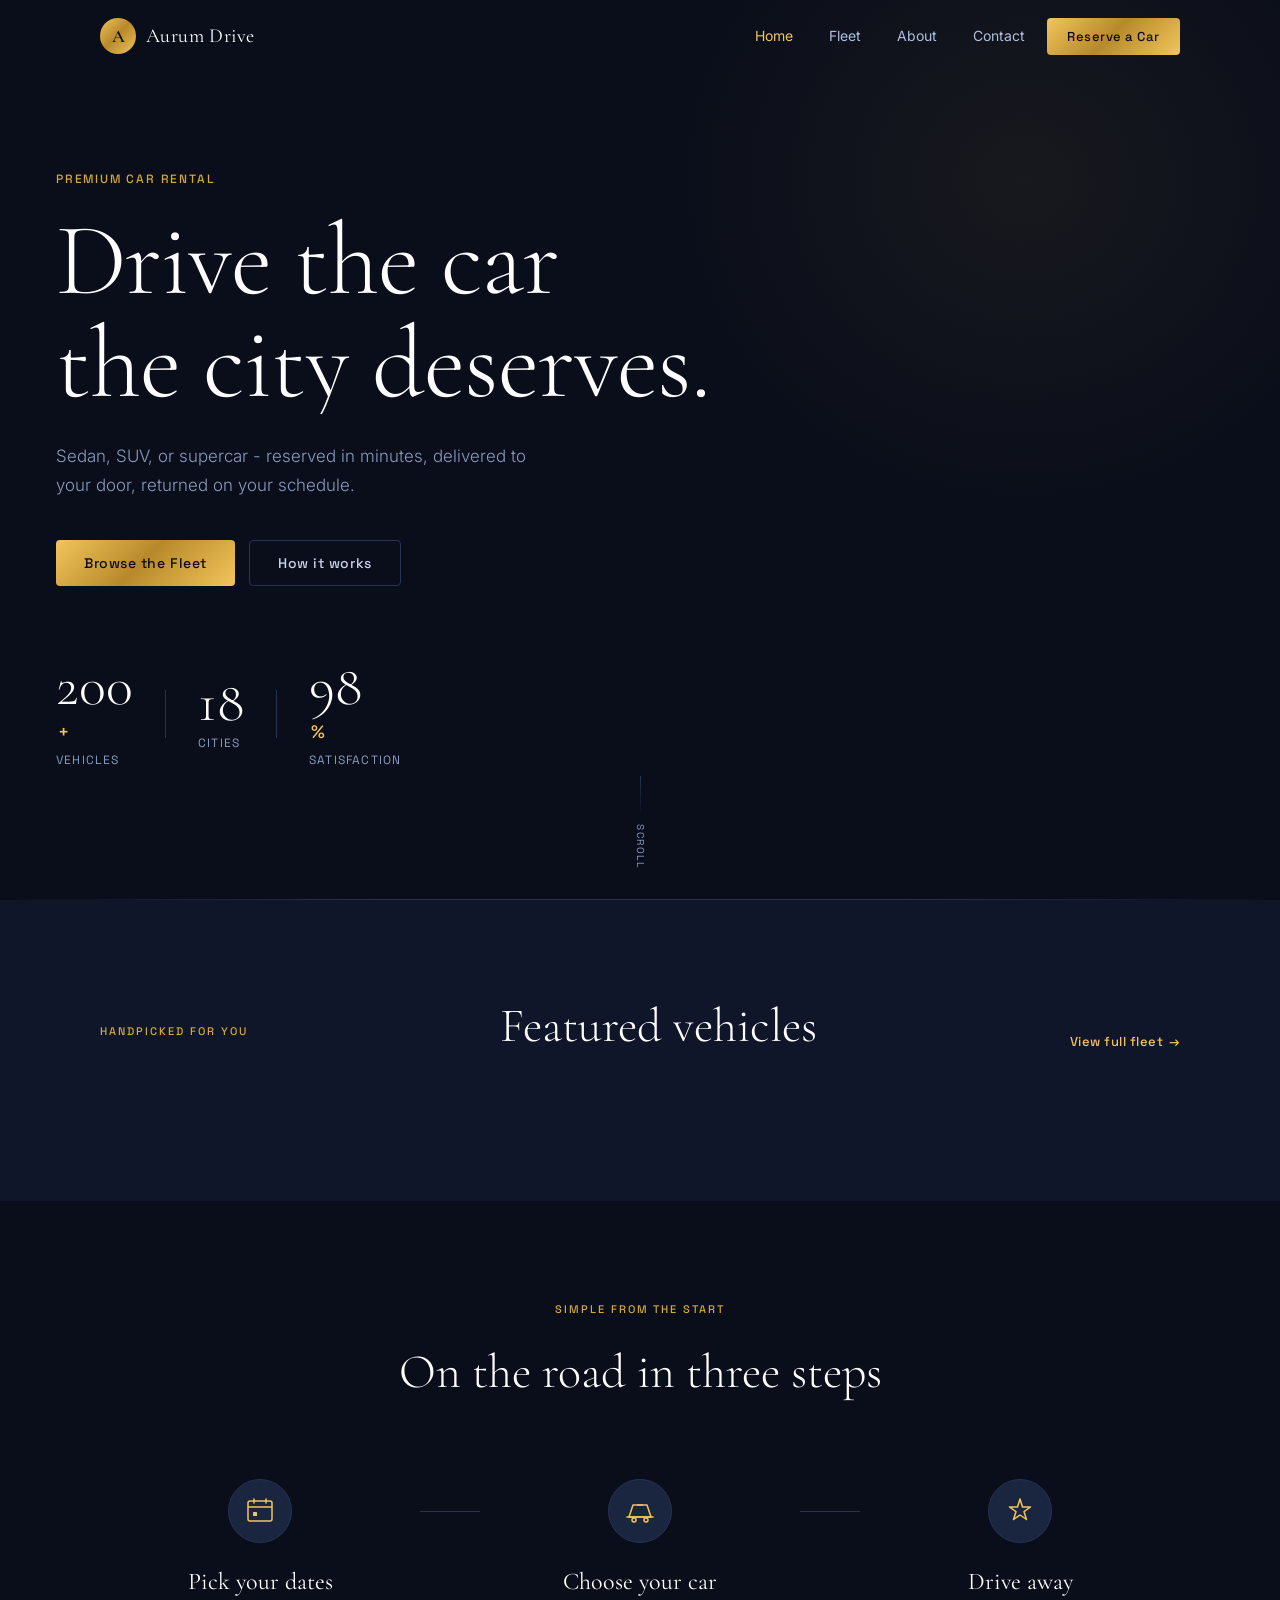
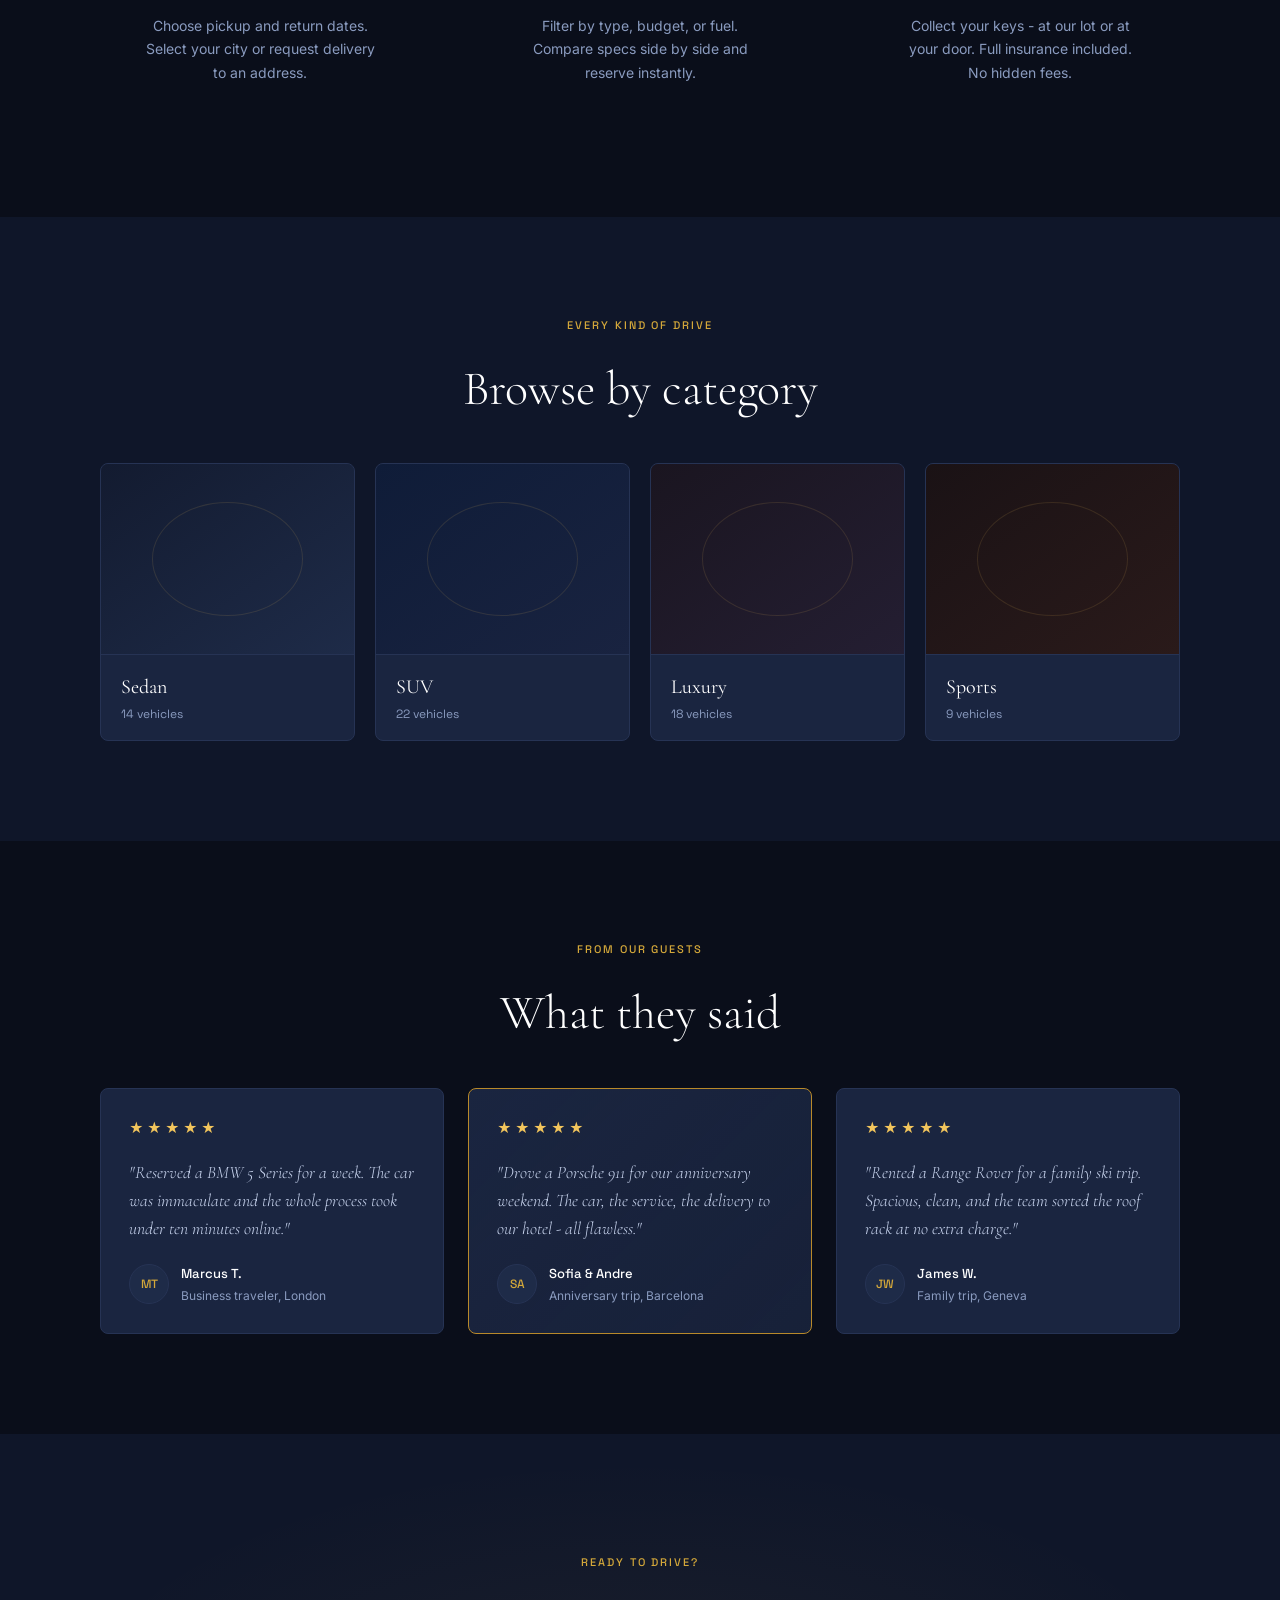
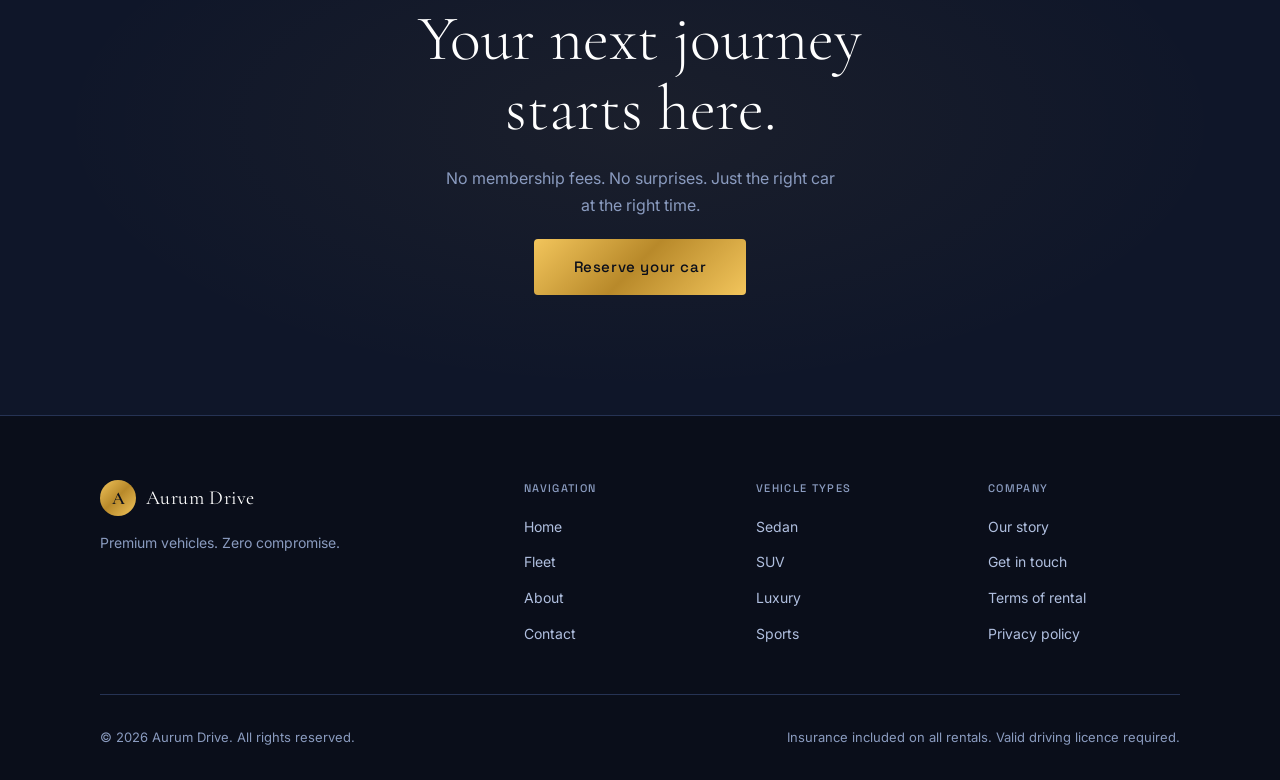
==== index.html @ ab1d76a8 "init: scaffold project directory structure" ====
<!doctype html>
<html lang="en">
  <head>
    <meta charset="UTF-8" />
    <meta name="viewport" content="width=device-width, initial-scale=1.0" />
    <title>Aurum Drive - Premium Car Rental</title>
    <link rel="preconnect" href="https://fonts.googleapis.com" />
    <link rel="preconnect" href="https://fonts.gstatic.com" crossorigin />
    <link
      href="https://fonts.googleapis.com/css2?family=Cormorant+Garamond:ital,wght@0,300;0,400;0,600;1,300;1,400&family=Inter:wght@300;400;500;600&family=Space+Grotesk:wght@400;500;600&display=swap"
      rel="stylesheet"
    />
    <link rel="stylesheet" href="css/style.css" />
  </head>
  <body>
    <header class="site-header" id="site-header">
      <nav class="nav-container">
        <a href="index.html" class="nav-logo">
          <span class="logo-mark">A</span>
          <span class="logo-text">Aurum Drive</span>
        </a>
        <ul class="nav-links" id="nav-links">
          <li><a href="index.html" class="nav-link active">Home</a></li>
          <li><a href="cars.html" class="nav-link">Fleet</a></li>
          <li><a href="about.html" class="nav-link">About</a></li>
          <li><a href="contact.html" class="nav-link">Contact</a></li>
          <li><a href="cars.html" class="nav-cta">Reserve a Car</a></li>
        </ul>
        <button
          class="hamburger"
          id="hamburger"
          aria-label="Open navigation"
          aria-expanded="false"
        >
          <span></span>
          <span></span>
          <span></span>
        </button>
      </nav>
    </header>

    <main>
      <section class="hero">
        <div class="hero-content">
          <p class="hero-eyebrow">Premium Car Rental</p>
          <h1 class="hero-headline">
            <span class="hero-line">Drive the car</span>
            <span class="hero-line hero-line--shimmer">the city deserves.</span>
          </h1>
          <p class="hero-subtext">
            Sedan, SUV, or supercar - reserved in minutes, delivered to your
            door, returned on your schedule.
          </p>
          <div class="hero-actions">
            <a href="cars.html" class="btn-primary">Browse the Fleet</a>
            <a href="about.html" class="btn-ghost">How it works</a>
          </div>
        </div>
        <div class="hero-stats">
          <div class="stat">
            <span class="stat-number" data-target="200">0</span>
            <span class="stat-plus">+</span>
            <span class="stat-label">Vehicles</span>
          </div>
          <div class="stat-divider"></div>
          <div class="stat">
            <span class="stat-number" data-target="18">0</span>
            <span class="stat-label">Cities</span>
          </div>
          <div class="stat-divider"></div>
          <div class="stat">
            <span class="stat-number" data-target="98">0</span>
            <span class="stat-percent">%</span>
            <span class="stat-label">Satisfaction</span>
          </div>
        </div>
        <div class="hero-scroll-indicator" aria-hidden="true">
          <span class="scroll-line"></span>
          <span class="scroll-text">Scroll</span>
        </div>
      </section>

      <section class="section-featured" id="featured">
        <div class="container">
          <div class="section-header">
            <p class="section-eyebrow">Handpicked for you</p>
            <h2 class="section-title">Featured vehicles</h2>
            <a href="cars.html" class="section-link"
              >View full fleet <span class="arrow">→</span></a
            >
          </div>
          <div class="featured-grid" id="featured-grid"></div>
        </div>
      </section>

      <section class="section-process">
        <div class="container">
          <div class="section-header section-header--centered">
            <p class="section-eyebrow">Simple from the start</p>
            <h2 class="section-title">On the road in three steps</h2>
          </div>
          <div class="process-grid">
            <div class="process-step">
              <div class="process-icon">
                <svg width="32" height="32" viewBox="0 0 32 32" fill="none">
                  <rect
                    x="4"
                    y="6"
                    width="24"
                    height="20"
                    rx="2"
                    stroke="currentColor"
                    stroke-width="1.5"
                  />
                  <path d="M4 12h24" stroke="currentColor" stroke-width="1.5" />
                  <path
                    d="M10 4v4M22 4v4"
                    stroke="currentColor"
                    stroke-width="1.5"
                    stroke-linecap="round"
                  />
                  <rect
                    x="9"
                    y="17"
                    width="4"
                    height="4"
                    rx="0.5"
                    fill="currentColor"
                  />
                </svg>
              </div>
              <h3 class="process-title">Pick your dates</h3>
              <p class="process-desc">
                Choose pickup and return dates. Select your city or request
                delivery to an address.
              </p>
            </div>
            <div class="process-connector" aria-hidden="true"></div>
            <div class="process-step">
              <div class="process-icon">
                <svg width="32" height="32" viewBox="0 0 32 32" fill="none">
                  <path
                    d="M5 22l4-12h14l4 12H5z"
                    stroke="currentColor"
                    stroke-width="1.5"
                    stroke-linejoin="round"
                  />
                  <path
                    d="M3 22h26"
                    stroke="currentColor"
                    stroke-width="1.5"
                    stroke-linecap="round"
                  />
                  <circle
                    cx="10"
                    cy="25"
                    r="2"
                    stroke="currentColor"
                    stroke-width="1.5"
                  />
                  <circle
                    cx="22"
                    cy="25"
                    r="2"
                    stroke="currentColor"
                    stroke-width="1.5"
                  />
                  <path
                    d="M14 10h4"
                    stroke="currentColor"
                    stroke-width="1.5"
                    stroke-linecap="round"
                  />
                </svg>
              </div>
              <h3 class="process-title">Choose your car</h3>
              <p class="process-desc">
                Filter by type, budget, or fuel. Compare specs side by side and
                reserve instantly.
              </p>
            </div>
            <div class="process-connector" aria-hidden="true"></div>
            <div class="process-step">
              <div class="process-icon">
                <svg width="32" height="32" viewBox="0 0 32 32" fill="none">
                  <path
                    d="M16 4l2.5 8h8l-6.5 4.7 2.5 7.8L16 20l-6.5 4.5 2.5-7.8L5.5 12h8L16 4z"
                    stroke="currentColor"
                    stroke-width="1.5"
                    stroke-linejoin="round"
                  />
                </svg>
              </div>
              <h3 class="process-title">Drive away</h3>
              <p class="process-desc">
                Collect your keys - at our lot or at your door. Full insurance
                included. No hidden fees.
              </p>
            </div>
          </div>
        </div>
      </section>

      <section class="section-categories">
        <div class="container">
          <div class="section-header section-header--centered">
            <p class="section-eyebrow">Every kind of drive</p>
            <h2 class="section-title">Browse by category</h2>
          </div>
          <div class="categories-grid">
            <a href="cars.html?type=sedan" class="category-card">
              <div class="category-visual category-visual--sedan"></div>
              <div class="category-info">
                <h3 class="category-name">Sedan</h3>
                <p class="category-count">14 vehicles</p>
              </div>
            </a>
            <a href="cars.html?type=suv" class="category-card">
              <div class="category-visual category-visual--suv"></div>
              <div class="category-info">
                <h3 class="category-name">SUV</h3>
                <p class="category-count">22 vehicles</p>
              </div>
            </a>
            <a href="cars.html?type=luxury" class="category-card">
              <div class="category-visual category-visual--luxury"></div>
              <div class="category-info">
                <h3 class="category-name">Luxury</h3>
                <p class="category-count">18 vehicles</p>
              </div>
            </a>
            <a href="cars.html?type=sports" class="category-card">
              <div class="category-visual category-visual--sports"></div>
              <div class="category-info">
                <h3 class="category-name">Sports</h3>
                <p class="category-count">9 vehicles</p>
              </div>
            </a>
          </div>
        </div>
      </section>

      <section class="section-testimonials">
        <div class="container">
          <div class="section-header section-header--centered">
            <p class="section-eyebrow">From our guests</p>
            <h2 class="section-title">What they said</h2>
          </div>
          <div class="testimonials-grid">
            <div class="testimonial-card">
              <div class="testimonial-rating" aria-label="5 out of 5 stars">
                <span class="star">★</span><span class="star">★</span
                ><span class="star">★</span><span class="star">★</span
                ><span class="star">★</span>
              </div>
              <blockquote class="testimonial-quote">
                "Reserved a BMW 5 Series for a week. The car was immaculate and
                the whole process took under ten minutes online."
              </blockquote>
              <div class="testimonial-author">
                <div class="author-avatar">MT</div>
                <div class="author-info">
                  <span class="author-name">Marcus T.</span>
                  <span class="author-role">Business traveler, London</span>
                </div>
              </div>
            </div>
            <div class="testimonial-card testimonial-card--featured">
              <div class="testimonial-rating" aria-label="5 out of 5 stars">
                <span class="star">★</span><span class="star">★</span
                ><span class="star">★</span><span class="star">★</span
                ><span class="star">★</span>
              </div>
              <blockquote class="testimonial-quote">
                "Drove a Porsche 911 for our anniversary weekend. The car, the
                service, the delivery to our hotel - all flawless."
              </blockquote>
              <div class="testimonial-author">
                <div class="author-avatar">SA</div>
                <div class="author-info">
                  <span class="author-name">Sofia & Andre</span>
                  <span class="author-role">Anniversary trip, Barcelona</span>
                </div>
              </div>
            </div>
            <div class="testimonial-card">
              <div class="testimonial-rating" aria-label="5 out of 5 stars">
                <span class="star">★</span><span class="star">★</span
                ><span class="star">★</span><span class="star">★</span
                ><span class="star">★</span>
              </div>
              <blockquote class="testimonial-quote">
                "Rented a Range Rover for a family ski trip. Spacious, clean,
                and the team sorted the roof rack at no extra charge."
              </blockquote>
              <div class="testimonial-author">
                <div class="author-avatar">JW</div>
                <div class="author-info">
                  <span class="author-name">James W.</span>
                  <span class="author-role">Family trip, Geneva</span>
                </div>
              </div>
            </div>
          </div>
        </div>
      </section>

      <section class="section-cta">
        <div class="container">
          <div class="cta-inner">
            <p class="section-eyebrow">Ready to drive?</p>
            <h2 class="cta-headline">Your next journey<br />starts here.</h2>
            <p class="cta-subtext">
              No membership fees. No surprises. Just the right car at the right
              time.
            </p>
            <a href="cars.html" class="btn-primary btn-large"
              >Reserve your car</a
            >
          </div>
        </div>
      </section>
    </main>

    <footer class="site-footer">
      <div class="container">
        <div class="footer-grid">
          <div class="footer-brand">
            <a href="index.html" class="nav-logo">
              <span class="logo-mark">A</span>
              <span class="logo-text">Aurum Drive</span>
            </a>
            <p class="footer-tagline">Premium vehicles. Zero compromise.</p>
          </div>
          <div class="footer-nav">
            <h4 class="footer-nav-title">Navigation</h4>
            <ul>
              <li><a href="index.html">Home</a></li>
              <li><a href="cars.html">Fleet</a></li>
              <li><a href="about.html">About</a></li>
              <li><a href="contact.html">Contact</a></li>
            </ul>
          </div>
          <div class="footer-nav">
            <h4 class="footer-nav-title">Vehicle types</h4>
            <ul>
              <li><a href="cars.html?type=sedan">Sedan</a></li>
              <li><a href="cars.html?type=suv">SUV</a></li>
              <li><a href="cars.html?type=luxury">Luxury</a></li>
              <li><a href="cars.html?type=sports">Sports</a></li>
            </ul>
          </div>
          <div class="footer-nav">
            <h4 class="footer-nav-title">Company</h4>
            <ul>
              <li><a href="about.html">Our story</a></li>
              <li><a href="contact.html">Get in touch</a></li>
              <li><a href="#">Terms of rental</a></li>
              <li><a href="#">Privacy policy</a></li>
            </ul>
          </div>
        </div>
        <div class="footer-bottom">
          <p class="footer-copy">
            &copy;
            <script>
              document.write(new Date().getFullYear());
            </script>
            Aurum Drive. All rights reserved.
          </p>

          <p class="footer-legal">
            Insurance included on all rentals. Valid driving licence required.
          </p>
        </div>
      </div>
    </footer>

    <script src="js/main.js"></script>
  </body>
</html>
---- css/style.css ----
@import url("https://fonts.googleapis.com/css2?family=Cormorant+Garamond:ital,wght@0,300;0,400;0,600;1,300;1,400&family=Inter:wght@300;400;500;600&family=Space+Grotesk:wght@400;500;600&display=swap");

*,
*::before,
*::after {
  box-sizing: border-box;
  margin: 0;
  padding: 0;
}

:root {
  --ink: #0a0e1a;
  --deep: #0f1629;
  --mid: #1a2540;
  --surface: #1e2b48;
  --border: #263354;
  --ghost: #8a9bbf;
  --ghost-light: #b0bfdf;
  --white: #ffffff;
  --white-soft: #c8d4ee;

  --gold-light: #f2c55c;
  --gold-mid: #d4a83a;
  --gold-dark: #b8892a;
  --gold-grad: linear-gradient(135deg, #f2c55c 0%, #b8892a 48%, #f2c55c 100%);
  --gold-shimmer: linear-gradient(
    90deg,
    transparent 0%,
    #f2c55c 30%,
    #fff5cc 50%,
    #f2c55c 70%,
    transparent 100%
  );

  --font-display: "Cormorant Garamond", Georgia, serif;
  --font-body: "Inter", system-ui, sans-serif;
  --font-data: "Space Grotesk", system-ui, sans-serif;

  --nav-height: 72px;
  --radius-sm: 4px;
  --radius-md: 8px;
  --radius-lg: 16px;

  --transition-base: 200ms ease;
  --transition-smooth: 350ms cubic-bezier(0.4, 0, 0.2, 1);
}

html {
  font-size: 16px;
  scroll-behavior: smooth;
}

body {
  font-family: var(--font-body);
  background-color: var(--ink);
  color: var(--white);
  line-height: 1.6;
  -webkit-font-smoothing: antialiased;
  -moz-osx-font-smoothing: grayscale;
  overflow-x: hidden;
}

@media (prefers-reduced-motion: reduce) {
  *,
  *::before,
  *::after {
    animation-duration: 0.01ms !important;
    transition-duration: 0.01ms !important;
  }
  html {
    scroll-behavior: auto;
  }
}

img {
  display: block;
  max-width: 100%;
}

a {
  text-decoration: none;
  color: inherit;
}

ul {
  list-style: none;
}

button {
  cursor: pointer;
  font-family: var(--font-body);
  border: none;
  background: none;
}

input,
select,
textarea {
  font-family: var(--font-body);
}

.container {
  width: 100%;
  max-width: 1200px;
  margin: 0 auto;
  padding: 0 24px;
}

@media (min-width: 768px) {
  .container {
    padding: 0 40px;
  }
}

@media (min-width: 1200px) {
  .container {
    padding: 0 60px;
  }
}

.site-header {
  position: fixed;
  top: 0;
  left: 0;
  right: 0;
  z-index: 100;
  height: var(--nav-height);
  background: transparent;
  transition:
    background var(--transition-smooth),
    box-shadow var(--transition-smooth);
}

.site-header.scrolled {
  background: rgba(10, 14, 26, 0.95);
  backdrop-filter: blur(12px);
  -webkit-backdrop-filter: blur(12px);
  box-shadow: 0 1px 0 var(--border);
}

.nav-container {
  height: var(--nav-height);
  max-width: 1200px;
  margin: 0 auto;
  padding: 0 24px;
  display: flex;
  align-items: center;
  justify-content: space-between;
  gap: 32px;
}

@media (min-width: 768px) {
  .nav-container {
    padding: 0 40px;
  }
}

@media (min-width: 1200px) {
  .nav-container {
    padding: 0 60px;
  }
}

.nav-logo {
  display: flex;
  align-items: center;
  gap: 10px;
  flex-shrink: 0;
}

.logo-mark {
  width: 36px;
  height: 36px;
  border-radius: 50%;
  background: var(--gold-grad);
  display: flex;
  align-items: center;
  justify-content: center;
  font-family: var(--font-display);
  font-weight: 600;
  font-size: 18px;
  color: var(--ink);
  flex-shrink: 0;
}

.logo-text {
  font-family: var(--font-display);
  font-size: 20px;
  font-weight: 400;
  letter-spacing: 0.02em;
  color: var(--white);
}

.nav-links {
  display: none;
  align-items: center;
  gap: 8px;
}

@media (min-width: 900px) {
  .nav-links {
    display: flex;
  }
}

.nav-link {
  font-size: 14px;
  font-weight: 400;
  color: var(--ghost-light);
  padding: 8px 14px;
  border-radius: var(--radius-sm);
  transition: color var(--transition-base);
}

.nav-link:hover,
.nav-link.active {
  color: var(--white);
}

.nav-link.active {
  color: var(--gold-light);
}

.nav-cta {
  font-family: var(--font-data);
  font-size: 13px;
  font-weight: 500;
  letter-spacing: 0.04em;
  color: var(--ink);
  background: var(--gold-grad);
  padding: 10px 20px;
  border-radius: var(--radius-sm);
  transition:
    opacity var(--transition-base),
    transform var(--transition-base);
}

.nav-cta:hover {
  opacity: 0.88;
  transform: translateY(-1px);
}

.hamburger {
  display: flex;
  flex-direction: column;
  justify-content: center;
  gap: 5px;
  width: 36px;
  height: 36px;
  padding: 4px;
}

@media (min-width: 900px) {
  .hamburger {
    display: none;
  }
}

.hamburger span {
  display: block;
  height: 1.5px;
  background: var(--white);
  border-radius: 2px;
  transition:
    transform var(--transition-smooth),
    opacity var(--transition-base);
  transform-origin: center;
}

.hamburger.open span:nth-child(1) {
  transform: translateY(6.5px) rotate(45deg);
}

.hamburger.open span:nth-child(2) {
  opacity: 0;
  transform: scaleX(0);
}

.hamburger.open span:nth-child(3) {
  transform: translateY(-6.5px) rotate(-45deg);
}

@media (max-width: 899px) {
  .nav-links {
    display: flex;
    flex-direction: column;
    position: fixed;
    top: var(--nav-height);
    left: 0;
    right: 0;
    background: rgba(10, 14, 26, 0.98);
    backdrop-filter: blur(16px);
    -webkit-backdrop-filter: blur(16px);
    padding: 24px 24px 32px;
    gap: 4px;
    transform: translateY(-110%);
    transition: transform var(--transition-smooth);
    border-bottom: 1px solid var(--border);
  }

  .nav-links.open {
    transform: translateY(0);
  }

  .nav-link {
    padding: 14px 16px;
    font-size: 16px;
    border-radius: var(--radius-md);
  }

  .nav-cta {
    margin-top: 12px;
    text-align: center;
    padding: 14px 20px;
    border-radius: var(--radius-md);
  }
}

.btn-primary {
  display: inline-flex;
  align-items: center;
  justify-content: center;
  font-family: var(--font-data);
  font-size: 14px;
  font-weight: 500;
  letter-spacing: 0.04em;
  color: var(--ink);
  background: var(--gold-grad);
  padding: 12px 28px;
  border-radius: var(--radius-sm);
  transition:
    opacity var(--transition-base),
    transform var(--transition-base),
    box-shadow var(--transition-base);
  border: none;
  cursor: pointer;
  text-align: center;
}

.btn-primary:hover {
  opacity: 0.88;
  transform: translateY(-2px);
  box-shadow: 0 8px 24px rgba(242, 197, 92, 0.25);
}

.btn-primary:active {
  transform: translateY(0);
}

.btn-primary.btn-large {
  font-size: 15px;
  padding: 16px 40px;
}

.btn-ghost {
  display: inline-flex;
  align-items: center;
  justify-content: center;
  font-family: var(--font-data);
  font-size: 14px;
  font-weight: 500;
  letter-spacing: 0.04em;
  color: var(--white-soft);
  background: transparent;
  padding: 11px 28px;
  border-radius: var(--radius-sm);
  border: 1px solid var(--border);
  transition:
    color var(--transition-base),
    border-color var(--transition-base),
    transform var(--transition-base);
  cursor: pointer;
  text-align: center;
}

.btn-ghost:hover {
  color: var(--white);
  border-color: var(--ghost);
  transform: translateY(-2px);
}

.hero {
  min-height: 100svh;
  background: var(--ink);
  display: flex;
  flex-direction: column;
  justify-content: center;
  padding: calc(var(--nav-height) + 48px) 24px 80px;
  position: relative;
  overflow: hidden;
}

.hero::before {
  content: "";
  position: absolute;
  top: -20%;
  right: -10%;
  width: 60%;
  height: 80%;
  background: radial-gradient(
    ellipse at center,
    rgba(242, 197, 92, 0.06) 0%,
    transparent 65%
  );
  pointer-events: none;
}

.hero::after {
  content: "";
  position: absolute;
  bottom: 0;
  left: 0;
  right: 0;
  height: 1px;
  background: linear-gradient(
    90deg,
    transparent 0%,
    var(--border) 30%,
    var(--border) 70%,
    transparent 100%
  );
}

.hero-content {
  max-width: 1200px;
  margin: 0 auto;
  width: 100%;
  padding: 0 16px;
}

@media (min-width: 768px) {
  .hero-content {
    padding: 0 16px;
  }
}

.hero-eyebrow {
  font-family: var(--font-data);
  font-size: 12px;
  font-weight: 500;
  letter-spacing: 0.15em;
  text-transform: uppercase;
  color: var(--gold-mid);
  margin-bottom: 20px;
}

.hero-headline {
  font-family: var(--font-display);
  font-weight: 300;
  font-size: clamp(3rem, 8vw, 7rem);
  line-height: 1;
  letter-spacing: -0.01em;
  color: var(--white);
  display: flex;
  flex-direction: column;
  margin-bottom: 28px;
}

.hero-line {
  display: block;
}

.hero-line--shimmer {
  position: relative;
  display: inline-block;
  background-clip: text;
  -webkit-background-clip: text;
  color: var(--white);
  overflow: hidden;
}

.hero-line--shimmer::after {
  content: attr(data-text);
  position: absolute;
  inset: 0;
  background: var(--gold-shimmer);
  background-size: 200% 100%;
  -webkit-background-clip: text;
  background-clip: text;
  color: transparent;
  animation: shimmer-sweep 1.4s cubic-bezier(0.4, 0, 0.2, 1) 0.3s forwards;
  opacity: 0;
}

@keyframes shimmer-sweep {
  0% {
    opacity: 1;
    background-position: 140% 0;
  }
  60% {
    opacity: 1;
  }
  100% {
    opacity: 0;
    background-position: -40% 0;
  }
}

.hero-subtext {
  font-size: 17px;
  font-weight: 300;
  color: var(--ghost);
  max-width: 480px;
  line-height: 1.7;
  margin-bottom: 40px;
}

.hero-actions {
  display: flex;
  flex-wrap: wrap;
  gap: 14px;
  align-items: center;
}

.hero-stats {
  max-width: 1200px;
  margin: 72px auto 0;
  width: 100%;
  padding: 0 16px;
  display: flex;
  align-items: center;
  gap: 0;
}

.stat {
  display: flex;
  flex-direction: column;
  gap: 4px;
  padding: 0 32px;
}

.stat:first-child {
  padding-left: 0;
}

.stat-number {
  font-family: var(--font-display);
  font-size: clamp(2.5rem, 5vw, 3.5rem);
  font-weight: 300;
  line-height: 1;
  color: var(--white);
}

.stat-plus,
.stat-percent {
  font-family: var(--font-data);
  font-size: 18px;
  font-weight: 500;
  color: var(--gold-light);
  vertical-align: super;
  margin-left: 2px;
}

.stat-label {
  font-family: var(--font-data);
  font-size: 12px;
  letter-spacing: 0.1em;
  text-transform: uppercase;
  color: var(--ghost);
}

.stat-divider {
  width: 1px;
  height: 48px;
  background: var(--border);
  flex-shrink: 0;
}

.hero-scroll-indicator {
  position: absolute;
  bottom: 32px;
  left: 50%;
  transform: translateX(-50%);
  display: flex;
  flex-direction: column;
  align-items: center;
  gap: 8px;
}

.scroll-line {
  display: block;
  width: 1px;
  height: 40px;
  background: linear-gradient(to bottom, var(--border), transparent);
}

.scroll-text {
  font-family: var(--font-data);
  font-size: 10px;
  letter-spacing: 0.15em;
  text-transform: uppercase;
  color: var(--ghost);
  writing-mode: vertical-rl;
}

.section-eyebrow {
  font-family: var(--font-data);
  font-size: 11px;
  font-weight: 500;
  letter-spacing: 0.18em;
  text-transform: uppercase;
  color: var(--gold-mid);
  margin-bottom: 12px;
}

.section-title {
  font-family: var(--font-display);
  font-size: clamp(2rem, 4vw, 3rem);
  font-weight: 300;
  color: var(--white);
  line-height: 1.1;
}

.section-header {
  display: flex;
  flex-direction: column;
  align-items: flex-start;
  margin-bottom: 48px;
}

@media (min-width: 768px) {
  .section-header {
    flex-direction: row;
    align-items: flex-end;
    justify-content: space-between;
    flex-wrap: wrap;
    gap: 16px;
  }
}

.section-header--centered {
  align-items: center;
  text-align: center;
}

@media (min-width: 768px) {
  .section-header--centered {
    flex-direction: column;
    align-items: center;
    justify-content: center;
  }
}

.section-link {
  font-family: var(--font-data);
  font-size: 13px;
  font-weight: 500;
  letter-spacing: 0.04em;
  color: var(--gold-light);
  display: flex;
  align-items: center;
  gap: 6px;
  transition: gap var(--transition-base);
}

.section-link:hover {
  gap: 10px;
}

.section-featured {
  padding: 100px 0;
  background: var(--deep);
}

.featured-grid {
  display: grid;
  grid-template-columns: 1fr;
  gap: 24px;
}

@media (min-width: 640px) {
  .featured-grid {
    grid-template-columns: repeat(2, 1fr);
  }
}

@media (min-width: 1024px) {
  .featured-grid {
    grid-template-columns: repeat(4, 1fr);
  }
}

.car-card {
  background: var(--mid);
  border: 1px solid var(--border);
  border-radius: var(--radius-md);
  overflow: hidden;
  transition:
    transform var(--transition-smooth),
    box-shadow var(--transition-smooth),
    border-color var(--transition-smooth);
  display: flex;
  flex-direction: column;
}

.car-card:hover {
  transform: translateY(-4px);
  box-shadow: 0 16px 48px rgba(0, 0, 0, 0.4);
  border-color: var(--gold-dark);
}

.car-image {
  width: 100%;
  aspect-ratio: 16/10;
  background: var(--surface);
  position: relative;
  overflow: hidden;
  display: flex;
  align-items: center;
  justify-content: center;
}

.car-silhouette {
  width: 75%;
  height: 60%;
  position: relative;
}

.car-silhouette--sedan {
  background: linear-gradient(135deg, var(--border) 0%, var(--surface) 100%);
  clip-path: polygon(
    5% 70%,
    15% 40%,
    30% 20%,
    65% 20%,
    80% 40%,
    95% 70%,
    95% 85%,
    80% 85%,
    70% 100%,
    30% 100%,
    20% 85%,
    5% 85%
  );
}

.car-silhouette--suv {
  background: linear-gradient(135deg, var(--border) 0%, var(--surface) 100%);
  clip-path: polygon(
    5% 65%,
    15% 25%,
    30% 15%,
    70% 15%,
    85% 25%,
    95% 65%,
    95% 85%,
    80% 85%,
    70% 100%,
    30% 100%,
    20% 85%,
    5% 85%
  );
}

.car-silhouette--sports {
  background: linear-gradient(135deg, var(--border) 0%, var(--surface) 100%);
  clip-path: polygon(
    3% 75%,
    18% 35%,
    35% 15%,
    62% 15%,
    82% 38%,
    97% 75%,
    97% 85%,
    80% 85%,
    70% 100%,
    30% 100%,
    20% 85%,
    3% 85%
  );
}

.car-silhouette--luxury {
  background: linear-gradient(135deg, var(--border) 0%, var(--surface) 100%);
  clip-path: polygon(
    5% 68%,
    15% 38%,
    28% 22%,
    68% 22%,
    82% 42%,
    95% 68%,
    95% 85%,
    80% 85%,
    70% 100%,
    30% 100%,
    20% 85%,
    5% 85%
  );
}

.car-image-badge {
  position: absolute;
  top: 12px;
  left: 12px;
  font-family: var(--font-data);
  font-size: 10px;
  font-weight: 500;
  letter-spacing: 0.08em;
  text-transform: uppercase;
  color: var(--ink);
  background: var(--gold-grad);
  padding: 4px 10px;
  border-radius: 2px;
}

.car-body {
  padding: 20px;
  display: flex;
  flex-direction: column;
  flex: 1;
}

.car-meta {
  display: flex;
  align-items: center;
  justify-content: space-between;
  margin-bottom: 8px;
}

.car-year {
  font-family: var(--font-data);
  font-size: 12px;
  color: var(--ghost);
}

.car-type {
  font-family: var(--font-data);
  font-size: 11px;
  letter-spacing: 0.08em;
  text-transform: uppercase;
  color: var(--gold-mid);
}

.car-name {
  font-family: var(--font-display);
  font-size: 1.5rem;
  font-weight: 400;
  color: var(--white);
  margin-bottom: 16px;
  line-height: 1.2;
}

.car-specs {
  display: flex;
  gap: 16px;
  margin-bottom: 20px;
  flex-wrap: wrap;
}

.car-spec {
  display: flex;
  align-items: center;
  gap: 5px;
  font-family: var(--font-data);
  font-size: 12px;
  color: var(--ghost);
}

.car-spec svg {
  flex-shrink: 0;
  opacity: 0.6;
}

.car-footer {
  display: flex;
  align-items: center;
  justify-content: space-between;
  margin-top: auto;
  padding-top: 16px;
  border-top: 1px solid var(--border);
}

.car-price {
  display: flex;
  flex-direction: column;
}

.price-value {
  font-family: var(--font-data);
  font-size: 1.25rem;
  font-weight: 600;
  color: var(--gold-light);
  line-height: 1;
}

.price-unit {
  font-size: 11px;
  color: var(--ghost);
  margin-top: 2px;
}

.car-btn {
  font-family: var(--font-data);
  font-size: 12px;
  font-weight: 500;
  letter-spacing: 0.04em;
  color: var(--gold-light);
  border: 1px solid var(--gold-dark);
  padding: 8px 16px;
  border-radius: var(--radius-sm);
  transition:
    background var(--transition-base),
    color var(--transition-base);
}

.car-btn:hover {
  background: var(--gold-grad);
  color: var(--ink);
  border-color: transparent;
}

.section-process {
  padding: 100px 0;
  background: var(--ink);
}

.process-grid {
  display: flex;
  flex-direction: column;
  align-items: center;
  gap: 0;
}

@media (min-width: 768px) {
  .process-grid {
    flex-direction: row;
    align-items: flex-start;
  }
}

.process-step {
  flex: 1;
  display: flex;
  flex-direction: column;
  align-items: center;
  text-align: center;
  padding: 32px 24px;
}

.process-icon {
  width: 64px;
  height: 64px;
  border-radius: 50%;
  border: 1px solid var(--border);
  display: flex;
  align-items: center;
  justify-content: center;
  color: var(--gold-light);
  margin-bottom: 20px;
  background: var(--mid);
  transition:
    border-color var(--transition-smooth),
    background var(--transition-smooth);
}

.process-step:hover .process-icon {
  border-color: var(--gold-dark);
  background: var(--surface);
}

.process-title {
  font-family: var(--font-display);
  font-size: 1.5rem;
  font-weight: 400;
  color: var(--white);
  margin-bottom: 12px;
}

.process-desc {
  font-size: 14px;
  color: var(--ghost);
  line-height: 1.7;
  max-width: 240px;
}

.process-connector {
  width: 1px;
  height: 40px;
  background: var(--border);
  flex-shrink: 0;
}

@media (min-width: 768px) {
  .process-connector {
    width: 60px;
    height: 1px;
    margin-top: 64px;
  }
}

.section-categories {
  padding: 100px 0;
  background: var(--deep);
}

.categories-grid {
  display: grid;
  grid-template-columns: 1fr;
  gap: 20px;
}

@media (min-width: 640px) {
  .categories-grid {
    grid-template-columns: repeat(2, 1fr);
  }
}

@media (min-width: 1024px) {
  .categories-grid {
    grid-template-columns: repeat(4, 1fr);
  }
}

.category-card {
  display: block;
  background: var(--mid);
  border: 1px solid var(--border);
  border-radius: var(--radius-md);
  overflow: hidden;
  transition:
    transform var(--transition-smooth),
    border-color var(--transition-smooth);
}

.category-card:hover {
  transform: translateY(-4px);
  border-color: var(--gold-dark);
}

.category-visual {
  width: 100%;
  aspect-ratio: 4/3;
  display: flex;
  align-items: center;
  justify-content: center;
  position: relative;
}

.category-visual--sedan {
  background: linear-gradient(145deg, #131b30 0%, #1e2b48 100%);
}
.category-visual--suv {
  background: linear-gradient(145deg, #0f1c38 0%, #192340 100%);
}
.category-visual--luxury {
  background: linear-gradient(145deg, #1a1520 0%, #241e32 100%);
}
.category-visual--sports {
  background: linear-gradient(145deg, #1a1215 0%, #2a1a1a 100%);
}

.category-visual::after {
  content: "";
  position: absolute;
  inset: 20%;
  border: 1px solid rgba(242, 197, 92, 0.12);
  border-radius: 50%;
  pointer-events: none;
}

.category-info {
  padding: 16px 20px;
  border-top: 1px solid var(--border);
}

.category-name {
  font-family: var(--font-display);
  font-size: 1.25rem;
  font-weight: 400;
  color: var(--white);
  margin-bottom: 2px;
}

.category-count {
  font-family: var(--font-data);
  font-size: 12px;
  color: var(--ghost);
}

.section-testimonials {
  padding: 100px 0;
  background: var(--ink);
}

.testimonials-grid {
  display: grid;
  grid-template-columns: 1fr;
  gap: 24px;
}

@media (min-width: 768px) {
  .testimonials-grid {
    grid-template-columns: repeat(3, 1fr);
  }
}

.testimonial-card {
  background: var(--mid);
  border: 1px solid var(--border);
  border-radius: var(--radius-md);
  padding: 28px;
  display: flex;
  flex-direction: column;
  gap: 20px;
  transition: border-color var(--transition-smooth);
}

.testimonial-card--featured {
  border-color: var(--gold-dark);
  background: linear-gradient(
    135deg,
    var(--mid) 0%,
    rgba(26, 37, 64, 0.8) 100%
  );
}

.testimonial-card:hover {
  border-color: var(--gold-dark);
}

.testimonial-rating {
  display: flex;
  gap: 3px;
}

.star {
  color: var(--gold-light);
  font-size: 14px;
}

.testimonial-quote {
  font-family: var(--font-display);
  font-size: 1.1rem;
  font-style: italic;
  font-weight: 300;
  color: var(--white-soft);
  line-height: 1.6;
  flex: 1;
}

.testimonial-author {
  display: flex;
  align-items: center;
  gap: 12px;
}

.author-avatar {
  width: 40px;
  height: 40px;
  border-radius: 50%;
  background: var(--surface);
  border: 1px solid var(--border);
  display: flex;
  align-items: center;
  justify-content: center;
  font-family: var(--font-data);
  font-size: 12px;
  font-weight: 500;
  color: var(--gold-mid);
  flex-shrink: 0;
}

.author-info {
  display: flex;
  flex-direction: column;
  gap: 2px;
}

.author-name {
  font-family: var(--font-data);
  font-size: 13px;
  font-weight: 500;
  color: var(--white);
}

.author-role {
  font-size: 12px;
  color: var(--ghost);
}

.section-cta {
  padding: 120px 0;
  background: var(--deep);
  position: relative;
  overflow: hidden;
}

.section-cta::before {
  content: "";
  position: absolute;
  inset: 0;
  background: radial-gradient(
    ellipse at 50% 50%,
    rgba(242, 197, 92, 0.05) 0%,
    transparent 65%
  );
  pointer-events: none;
}

.cta-inner {
  text-align: center;
  display: flex;
  flex-direction: column;
  align-items: center;
  gap: 20px;
  position: relative;
}

.cta-headline {
  font-family: var(--font-display);
  font-size: clamp(2.5rem, 5vw, 4rem);
  font-weight: 300;
  color: var(--white);
  line-height: 1.1;
}

.cta-subtext {
  font-size: 16px;
  color: var(--ghost);
  max-width: 400px;
  line-height: 1.7;
}

.site-footer {
  background: var(--ink);
  border-top: 1px solid var(--border);
  padding: 64px 0 32px;
}

.footer-grid {
  display: grid;
  grid-template-columns: 1fr;
  gap: 40px;
  margin-bottom: 48px;
}

@media (min-width: 640px) {
  .footer-grid {
    grid-template-columns: repeat(2, 1fr);
  }
}

@media (min-width: 1024px) {
  .footer-grid {
    grid-template-columns: 2fr 1fr 1fr 1fr;
  }
}

.footer-brand {
  display: flex;
  flex-direction: column;
  gap: 16px;
}

.footer-tagline {
  font-size: 14px;
  color: var(--ghost);
  line-height: 1.6;
}

.footer-nav h4.footer-nav-title {
  font-family: var(--font-data);
  font-size: 11px;
  font-weight: 500;
  letter-spacing: 0.12em;
  text-transform: uppercase;
  color: var(--ghost);
  margin-bottom: 16px;
}

.footer-nav ul {
  display: flex;
  flex-direction: column;
  gap: 10px;
}

.footer-nav ul li a {
  font-size: 14px;
  color: var(--ghost-light);
  transition: color var(--transition-base);
}

.footer-nav ul li a:hover {
  color: var(--gold-light);
}

.footer-bottom {
  display: flex;
  flex-direction: column;
  gap: 8px;
  padding-top: 32px;
  border-top: 1px solid var(--border);
}

@media (min-width: 768px) {
  .footer-bottom {
    flex-direction: row;
    align-items: center;
    justify-content: space-between;
  }
}

.footer-copy,
.footer-legal {
  font-size: 13px;
  color: var(--ghost);
}

.page-hero {
  padding: calc(var(--nav-height) + 64px) 0 64px;
  background: var(--ink);
  border-bottom: 1px solid var(--border);
}

.page-title {
  font-family: var(--font-display);
  font-size: clamp(2.5rem, 6vw, 5rem);
  font-weight: 300;
  color: var(--white);
  line-height: 1.05;
  margin-bottom: 20px;
}

.page-subtitle {
  font-size: 17px;
  font-weight: 300;
  color: var(--ghost);
  max-width: 480px;
  line-height: 1.7;
}

.about-intro {
  padding: 100px 0;
  background: var(--deep);
}

.about-intro-grid {
  display: grid;
  grid-template-columns: 1fr;
  gap: 60px;
}

@media (min-width: 900px) {
  .about-intro-grid {
    grid-template-columns: 1.4fr 1fr;
    align-items: start;
  }
}

.about-section-title {
  font-family: var(--font-display);
  font-size: 2rem;
  font-weight: 300;
  color: var(--white);
  margin-bottom: 24px;
}

.about-intro-text p {
  font-size: 16px;
  color: var(--ghost-light);
  line-height: 1.8;
  margin-bottom: 20px;
}

.about-intro-text p:last-child {
  margin-bottom: 0;
}

.about-image-block {
  position: relative;
}

.about-image-placeholder {
  width: 100%;
  aspect-ratio: 4/3;
  background: var(--mid);
  border: 1px solid var(--border);
  border-radius: var(--radius-md);
  overflow: hidden;
  position: relative;
}

.about-image-inner {
  position: absolute;
  bottom: 20px;
  left: 20px;
}

.about-image-caption {
  font-family: var(--font-data);
  font-size: 11px;
  color: var(--ghost);
  letter-spacing: 0.06em;
}

.about-image-stat {
  position: absolute;
  bottom: -20px;
  right: -20px;
  background: var(--gold-grad);
  padding: 20px 24px;
  border-radius: var(--radius-sm);
  display: flex;
  flex-direction: column;
  gap: 4px;
  min-width: 100px;
  text-align: center;
}

.about-stat-number {
  font-family: var(--font-display);
  font-size: 2rem;
  font-weight: 400;
  color: var(--ink);
  line-height: 1;
}

.about-stat-label {
  font-family: var(--font-data);
  font-size: 11px;
  font-weight: 500;
  letter-spacing: 0.08em;
  text-transform: uppercase;
  color: rgba(10, 14, 26, 0.7);
}

.about-values {
  padding: 100px 0;
  background: var(--ink);
}

.values-grid {
  display: grid;
  grid-template-columns: 1fr;
  gap: 24px;
}

@media (min-width: 640px) {
  .values-grid {
    grid-template-columns: repeat(2, 1fr);
  }
}

@media (min-width: 1024px) {
  .values-grid {
    grid-template-columns: repeat(4, 1fr);
  }
}

.value-card {
  background: var(--mid);
  border: 1px solid var(--border);
  border-radius: var(--radius-md);
  padding: 32px 24px;
  display: flex;
  flex-direction: column;
  gap: 16px;
  transition:
    border-color var(--transition-smooth),
    transform var(--transition-smooth);
}

.value-card:hover {
  border-color: var(--gold-dark);
  transform: translateY(-3px);
}

.value-icon {
  color: var(--gold-light);
  width: 48px;
  height: 48px;
  display: flex;
  align-items: center;
  justify-content: center;
}

.value-title {
  font-family: var(--font-display);
  font-size: 1.25rem;
  font-weight: 400;
  color: var(--white);
}

.value-text {
  font-size: 14px;
  color: var(--ghost);
  line-height: 1.7;
}

.about-numbers {
  padding: 80px 0;
  background: var(--deep);
  border-top: 1px solid var(--border);
  border-bottom: 1px solid var(--border);
}

.numbers-grid {
  display: grid;
  grid-template-columns: repeat(2, 1fr);
  gap: 1px;
  background: var(--border);
}

@media (min-width: 768px) {
  .numbers-grid {
    grid-template-columns: repeat(4, 1fr);
  }
}

.number-item {
  background: var(--deep);
  display: flex;
  flex-direction: column;
  align-items: center;
  justify-content: center;
  padding: 40px 24px;
  text-align: center;
  gap: 8px;
}

.number-value {
  font-family: var(--font-display);
  font-size: clamp(2.5rem, 5vw, 3.5rem);
  font-weight: 300;
  color: var(--gold-light);
  line-height: 1;
}

.number-label {
  font-family: var(--font-data);
  font-size: 12px;
  letter-spacing: 0.1em;
  text-transform: uppercase;
  color: var(--ghost);
}

.about-team {
  padding: 100px 0;
  background: var(--ink);
}

.team-grid {
  display: grid;
  grid-template-columns: 1fr;
  gap: 24px;
}

@media (min-width: 640px) {
  .team-grid {
    grid-template-columns: repeat(3, 1fr);
  }
}

.team-card {
  background: var(--mid);
  border: 1px solid var(--border);
  border-radius: var(--radius-md);
  padding: 32px 24px;
  display: flex;
  flex-direction: column;
  gap: 12px;
  align-items: center;
  text-align: center;
  transition: border-color var(--transition-smooth);
}

.team-card:hover {
  border-color: var(--gold-dark);
}

.team-avatar {
  width: 64px;
  height: 64px;
  border-radius: 50%;
  display: flex;
  align-items: center;
  justify-content: center;
  font-family: var(--font-data);
  font-size: 18px;
  font-weight: 500;
  color: var(--ink);
  background: var(--gold-grad);
  margin-bottom: 8px;
}

.team-name {
  font-family: var(--font-display);
  font-size: 1.4rem;
  font-weight: 400;
  color: var(--white);
}

.team-role {
  font-family: var(--font-data);
  font-size: 12px;
  letter-spacing: 0.06em;
  text-transform: uppercase;
  color: var(--gold-mid);
}

.team-bio {
  font-size: 14px;
  color: var(--ghost);
  line-height: 1.7;
}

.contact-section {
  padding: 80px 0 100px;
  background: var(--deep);
}

.contact-layout {
  display: grid;
  grid-template-columns: 1fr;
  gap: 60px;
}

@media (min-width: 900px) {
  .contact-layout {
    grid-template-columns: 1fr 1.4fr;
    align-items: start;
  }
}

.contact-info-title {
  font-family: var(--font-display);
  font-size: 2rem;
  font-weight: 300;
  color: var(--white);
  margin-bottom: 16px;
}

.contact-info-text {
  font-size: 15px;
  color: var(--ghost);
  line-height: 1.7;
  margin-bottom: 40px;
}

.contact-channels {
  display: flex;
  flex-direction: column;
  gap: 24px;
  margin-bottom: 48px;
}

.contact-channel {
  display: flex;
  align-items: flex-start;
  gap: 16px;
}

.channel-icon {
  width: 44px;
  height: 44px;
  border-radius: var(--radius-sm);
  border: 1px solid var(--border);
  background: var(--mid);
  display: flex;
  align-items: center;
  justify-content: center;
  color: var(--gold-light);
  flex-shrink: 0;
}

.channel-text {
  display: flex;
  flex-direction: column;
  gap: 4px;
  padding-top: 2px;
}

.channel-label {
  font-family: var(--font-data);
  font-size: 11px;
  letter-spacing: 0.1em;
  text-transform: uppercase;
  color: var(--ghost);
}

.channel-value {
  font-size: 15px;
  color: var(--white-soft);
  transition: color var(--transition-base);
}

a.channel-value:hover {
  color: var(--gold-light);
}

.locations-title {
  font-family: var(--font-data);
  font-size: 11px;
  font-weight: 500;
  letter-spacing: 0.12em;
  text-transform: uppercase;
  color: var(--ghost);
  margin-bottom: 16px;
}

.locations-list {
  display: flex;
  flex-direction: column;
  gap: 12px;
}

.location-item {
  display: flex;
  flex-direction: column;
  gap: 2px;
  padding-bottom: 12px;
  border-bottom: 1px solid var(--border);
}

.location-item:last-child {
  border-bottom: none;
  padding-bottom: 0;
}

.location-city {
  font-family: var(--font-data);
  font-size: 14px;
  font-weight: 500;
  color: var(--white);
}

.location-address {
  font-size: 13px;
  color: var(--ghost);
}

.contact-form-wrapper {
  background: var(--mid);
  border: 1px solid var(--border);
  border-radius: var(--radius-lg);
  padding: 40px;
}

.contact-form-title {
  font-family: var(--font-display);
  font-size: 1.75rem;
  font-weight: 300;
  color: var(--white);
  margin-bottom: 32px;
}

.form-group {
  display: flex;
  flex-direction: column;
  gap: 6px;
  margin-bottom: 20px;
}

.form-label {
  font-family: var(--font-data);
  font-size: 12px;
  font-weight: 500;
  letter-spacing: 0.06em;
  text-transform: uppercase;
  color: var(--ghost-light);
}

.form-input,
.form-select,
.form-textarea {
  background: var(--surface);
  border: 1px solid var(--border);
  border-radius: var(--radius-sm);
  color: var(--white);
  font-size: 15px;
  padding: 12px 16px;
  transition:
    border-color var(--transition-base),
    box-shadow var(--transition-base);
  appearance: none;
  -webkit-appearance: none;
  width: 100%;
}

.form-input:focus,
.form-select:focus,
.form-textarea:focus {
  outline: none;
  border-color: var(--gold-dark);
  box-shadow: 0 0 0 3px rgba(242, 197, 92, 0.08);
}

.form-input::placeholder,
.form-textarea::placeholder {
  color: var(--ghost);
}

.form-select {
  background-image: url("data:image/svg+xml,%3Csvg xmlns='http://www.w3.org/2000/svg' width='16' height='16' viewBox='0 0 16 16'%3E%3Cpath d='M4 6l4 4 4-4' stroke='%238A9BBF' stroke-width='1.5' stroke-linecap='round' stroke-linejoin='round' fill='none'/%3E%3C/svg%3E");
  background-repeat: no-repeat;
  background-position: right 14px center;
  padding-right: 40px;
  cursor: pointer;
}

.form-select option {
  background: var(--mid);
  color: var(--white);
}

.form-textarea {
  resize: vertical;
  min-height: 120px;
}

.form-row {
  width: 100%;
}

.form-row--split {
  display: grid;
  grid-template-columns: 1fr;
  gap: 0;
}

@media (min-width: 600px) {
  .form-row--split {
    grid-template-columns: 1fr 1fr;
    gap: 16px;
  }
}

.form-error {
  font-size: 12px;
  color: #f87171;
  min-height: 16px;
  display: block;
}

.form-input.error,
.form-select.error,
.form-textarea.error {
  border-color: #f87171;
}

.btn-contact-submit {
  width: 100%;
  margin-top: 8px;
  padding: 15px;
}

.contact-success {
  text-align: center;
  padding: 40px 20px;
  display: flex;
  flex-direction: column;
  align-items: center;
  gap: 16px;
}

.success-icon {
  width: 56px;
  height: 56px;
  border-radius: 50%;
  background: var(--gold-grad);
  display: flex;
  align-items: center;
  justify-content: center;
  font-size: 22px;
  color: var(--ink);
  font-weight: 600;
}

.success-title {
  font-family: var(--font-display);
  font-size: 1.75rem;
  font-weight: 400;
  color: var(--white);
}

.success-text {
  font-size: 15px;
  color: var(--ghost);
  line-height: 1.7;
  max-width: 360px;
}

.breadcrumb-bar {
  background: var(--deep);
  border-bottom: 1px solid var(--border);
  padding: calc(var(--nav-height) + 16px) 0 16px;
}

.breadcrumb {
  display: flex;
  align-items: center;
  gap: 10px;
  font-size: 13px;
  color: var(--ghost);
}

.breadcrumb a {
  color: var(--ghost);
  transition: color var(--transition-base);
}

.breadcrumb a:hover {
  color: var(--gold-light);
}

.breadcrumb-sep {
  color: var(--border);
}

.detail-section {
  padding: 48px 0 100px;
  background: var(--deep);
}

.detail-layout {
  display: grid;
  grid-template-columns: 1fr;
  gap: 48px;
}

@media (min-width: 1024px) {
  .detail-layout {
    grid-template-columns: 1fr 380px;
    align-items: start;
  }
}

.detail-gallery {
  display: flex;
  flex-direction: column;
  gap: 12px;
}

.gallery-primary {
  width: 100%;
  aspect-ratio: 16/9;
  background: var(--mid);
  border: 1px solid var(--border);
  border-radius: var(--radius-md);
  overflow: hidden;
  display: flex;
  align-items: center;
  justify-content: center;
}

.car-image-placeholder {
  width: 100%;
  height: 100%;
  display: flex;
  align-items: center;
  justify-content: center;
}

.placeholder-silhouette {
  width: 65%;
  height: 55%;
}

.gallery-thumbs {
  display: flex;
  gap: 12px;
}

.gallery-thumb {
  flex: 1;
  aspect-ratio: 4/3;
  background: var(--mid);
  border: 1px solid var(--border);
  border-radius: var(--radius-sm);
  overflow: hidden;
  display: flex;
  align-items: center;
  justify-content: center;
  cursor: pointer;
  transition: border-color var(--transition-base);
  padding: 0;
}

.gallery-thumb--active {
  border-color: var(--gold-dark);
}

.gallery-thumb:hover {
  border-color: var(--gold-dark);
}

.thumb-placeholder {
  width: 70%;
  height: 55%;
  background: var(--surface);
  border-radius: 2px;
}

.thumb-placeholder--alt {
  background: var(--border);
}

.thumb-placeholder--side {
  background: rgba(242, 197, 92, 0.08);
}

.detail-info {
  padding-top: 8px;
}

.detail-header {
  margin-bottom: 32px;
}

.detail-meta {
  display: flex;
  align-items: center;
  gap: 12px;
  margin-bottom: 12px;
}

.detail-badge {
  font-family: var(--font-data);
  font-size: 11px;
  font-weight: 500;
  letter-spacing: 0.08em;
  text-transform: uppercase;
  color: var(--ink);
  background: var(--gold-grad);
  padding: 4px 12px;
  border-radius: 2px;
}

.detail-year {
  font-family: var(--font-data);
  font-size: 14px;
  color: var(--ghost);
}

.detail-name {
  font-family: var(--font-display);
  font-size: clamp(2rem, 4vw, 3rem);
  font-weight: 300;
  color: var(--white);
  margin-bottom: 12px;
  line-height: 1.1;
}

.detail-rating {
  display: flex;
  align-items: center;
  gap: 10px;
}

.stars {
  color: var(--gold-light);
  font-size: 16px;
  letter-spacing: 2px;
}

.rating-count {
  font-family: var(--font-data);
  font-size: 13px;
  color: var(--ghost);
}

.detail-specs-grid {
  display: grid;
  grid-template-columns: repeat(2, 1fr);
  gap: 16px;
  margin-bottom: 36px;
  padding: 24px;
  background: var(--mid);
  border: 1px solid var(--border);
  border-radius: var(--radius-md);
}

@media (min-width: 640px) {
  .detail-specs-grid {
    grid-template-columns: repeat(4, 1fr);
  }
}

.spec-item {
  display: flex;
  flex-direction: column;
  align-items: center;
  text-align: center;
  gap: 6px;
}

.spec-icon {
  color: var(--gold-light);
}

.spec-label {
  font-family: var(--font-data);
  font-size: 11px;
  letter-spacing: 0.08em;
  text-transform: uppercase;
  color: var(--ghost);
}

.spec-value {
  font-family: var(--font-data);
  font-size: 14px;
  font-weight: 500;
  color: var(--white);
}

.detail-features {
  margin-bottom: 32px;
}

.features-title,
.description-title {
  font-family: var(--font-display);
  font-size: 1.4rem;
  font-weight: 400;
  color: var(--white);
  margin-bottom: 16px;
}

.features-list {
  display: grid;
  grid-template-columns: repeat(2, 1fr);
  gap: 10px;
}

.features-list li {
  display: flex;
  align-items: center;
  gap: 8px;
  font-size: 14px;
  color: var(--ghost-light);
}

.features-list li::before {
  content: "";
  width: 6px;
  height: 6px;
  border-radius: 50%;
  background: var(--gold-mid);
  flex-shrink: 0;
}

.description-text {
  font-size: 15px;
  color: var(--ghost);
  line-height: 1.8;
}

.detail-sidebar {
  position: sticky;
  top: calc(var(--nav-height) + 24px);
}

.booking-card {
  background: var(--mid);
  border: 1px solid var(--border);
  border-radius: var(--radius-lg);
  padding: 32px;
}

.booking-price {
  display: flex;
  align-items: baseline;
  gap: 8px;
  margin-bottom: 24px;
  padding-bottom: 24px;
  border-bottom: 1px solid var(--border);
}

.price-amount {
  font-family: var(--font-display);
  font-size: 2.5rem;
  font-weight: 300;
  color: var(--gold-light);
  line-height: 1;
}

.price-period {
  font-family: var(--font-data);
  font-size: 13px;
  color: var(--ghost);
}

.booking-form .form-group {
  margin-bottom: 16px;
}

.booking-summary {
  background: var(--surface);
  border: 1px solid var(--border);
  border-radius: var(--radius-sm);
  padding: 16px;
  margin-bottom: 16px;
  display: none;
  flex-direction: column;
  gap: 8px;
}

.booking-summary.visible {
  display: flex;
}

.summary-row {
  display: flex;
  justify-content: space-between;
  font-size: 13px;
  color: var(--ghost);
}

.summary-row--total {
  padding-top: 8px;
  margin-top: 4px;
  border-top: 1px solid var(--border);
  color: var(--white);
  font-weight: 500;
}

.summary-row--total span:last-child {
  color: var(--gold-light);
  font-family: var(--font-data);
}

.btn-book {
  width: 100%;
  padding: 15px;
  margin-top: 8px;
  font-size: 15px;
}

.booking-note {
  text-align: center;
  font-size: 12px;
  color: var(--ghost);
  margin-top: 12px;
}

.booking-success {
  text-align: center;
  padding: 24px 0;
  display: flex;
  flex-direction: column;
  align-items: center;
  gap: 14px;
}

@media (max-width: 399px) {
  .hero {
    padding-top: calc(var(--nav-height) + 32px);
  }

  .hero-headline {
    font-size: 2.6rem;
  }

  .stat {
    padding: 0 16px;
  }
}
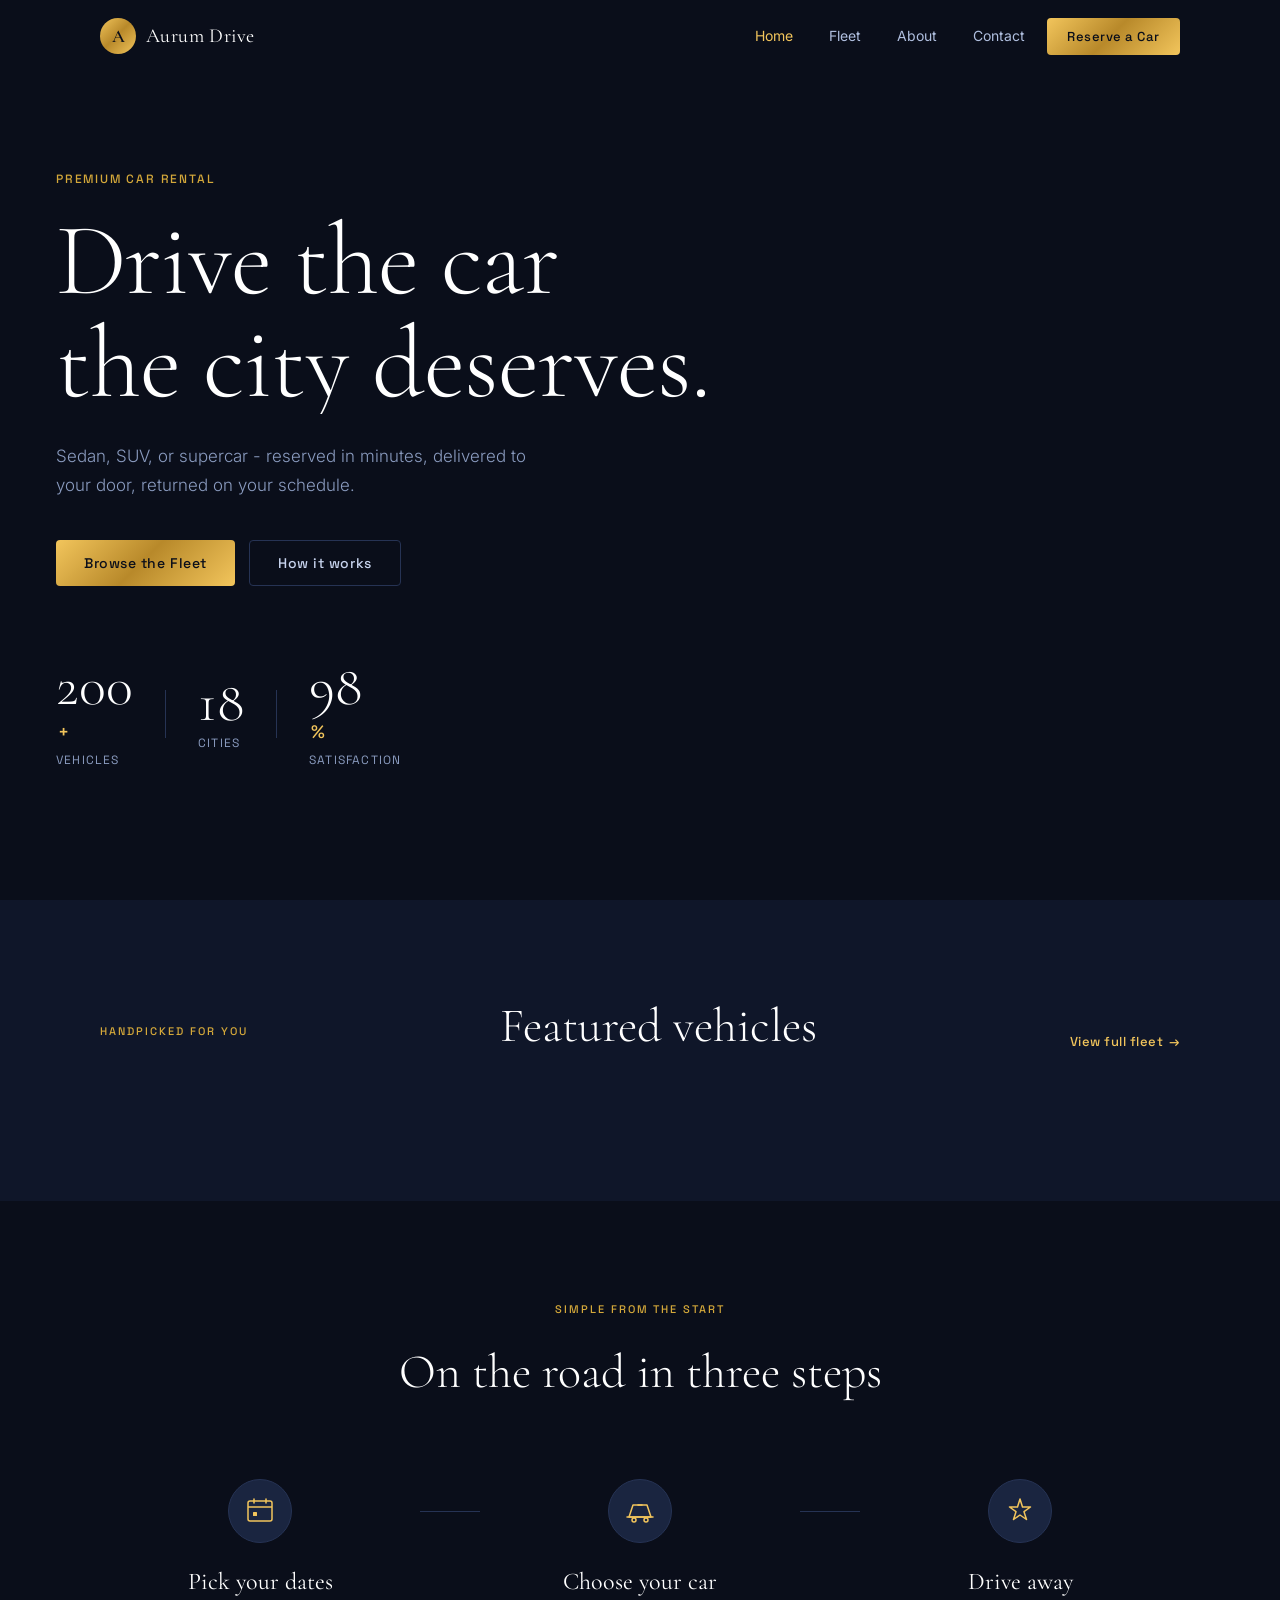
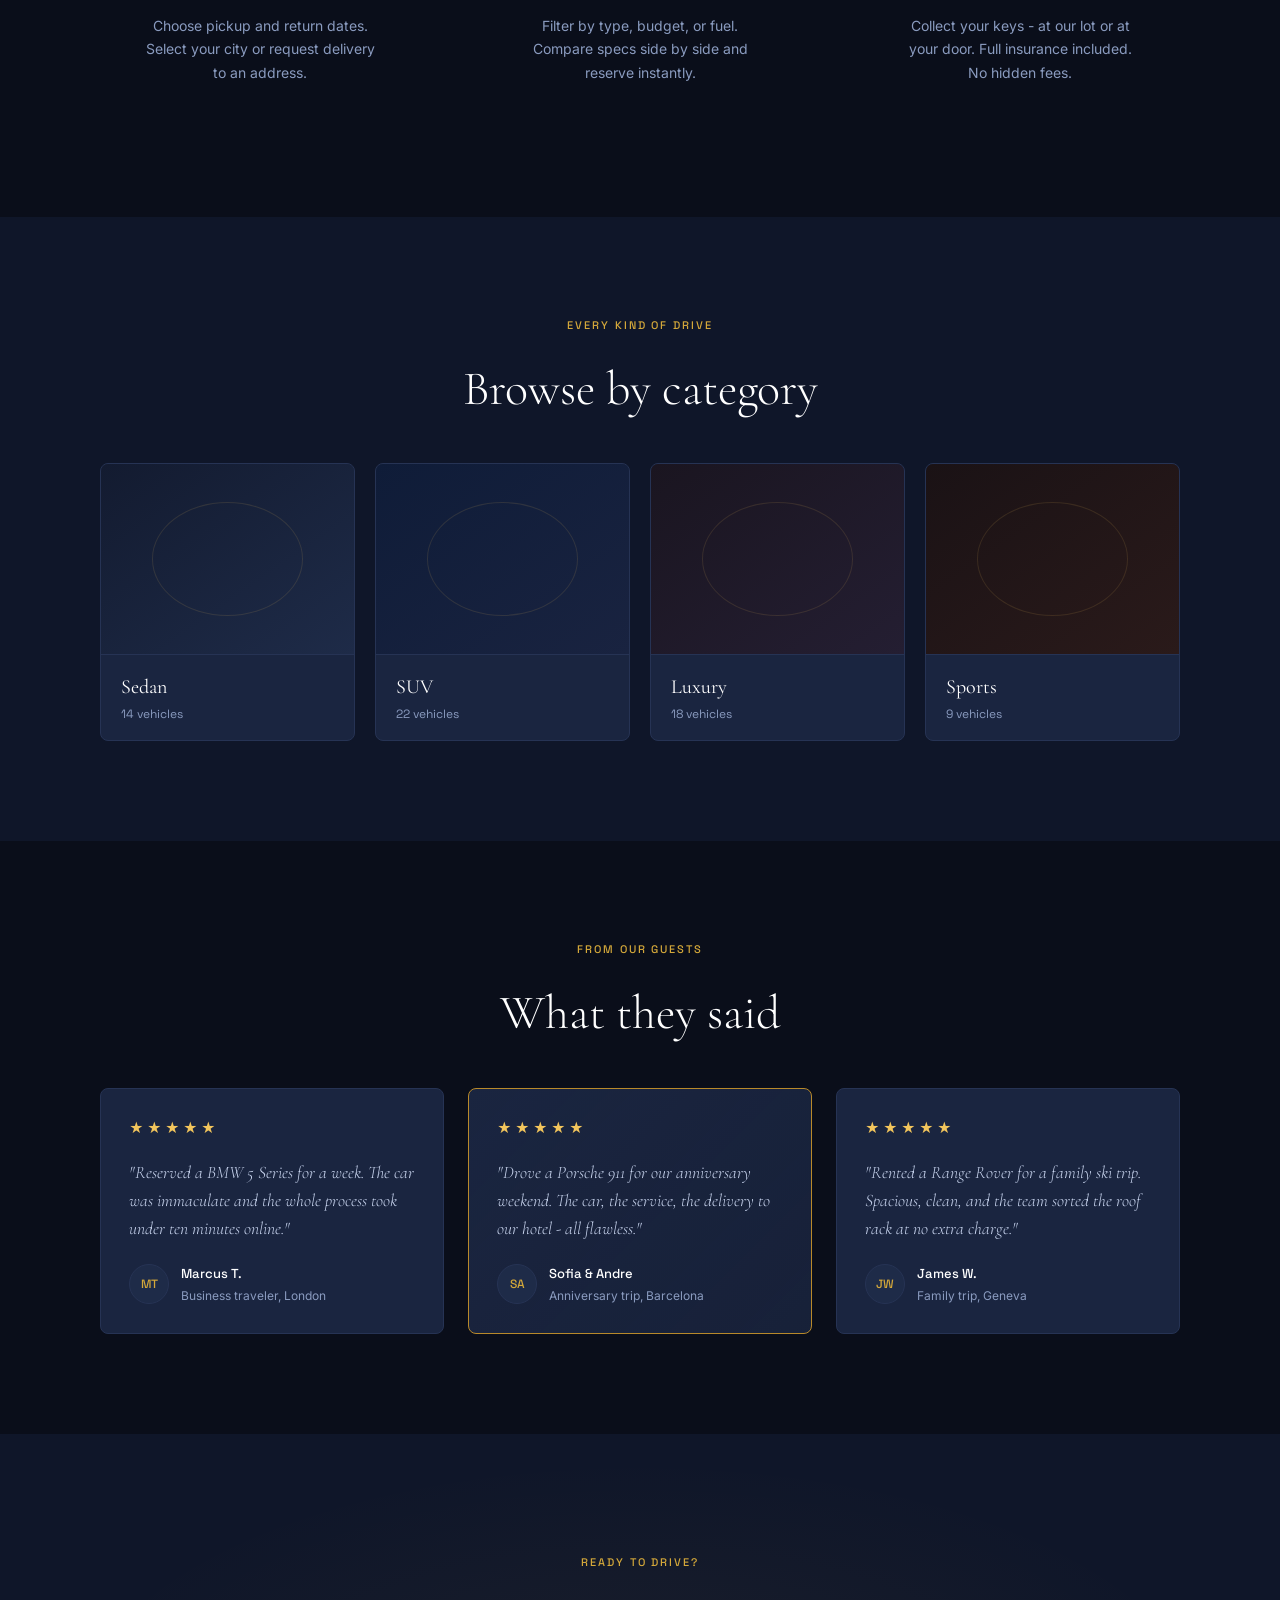
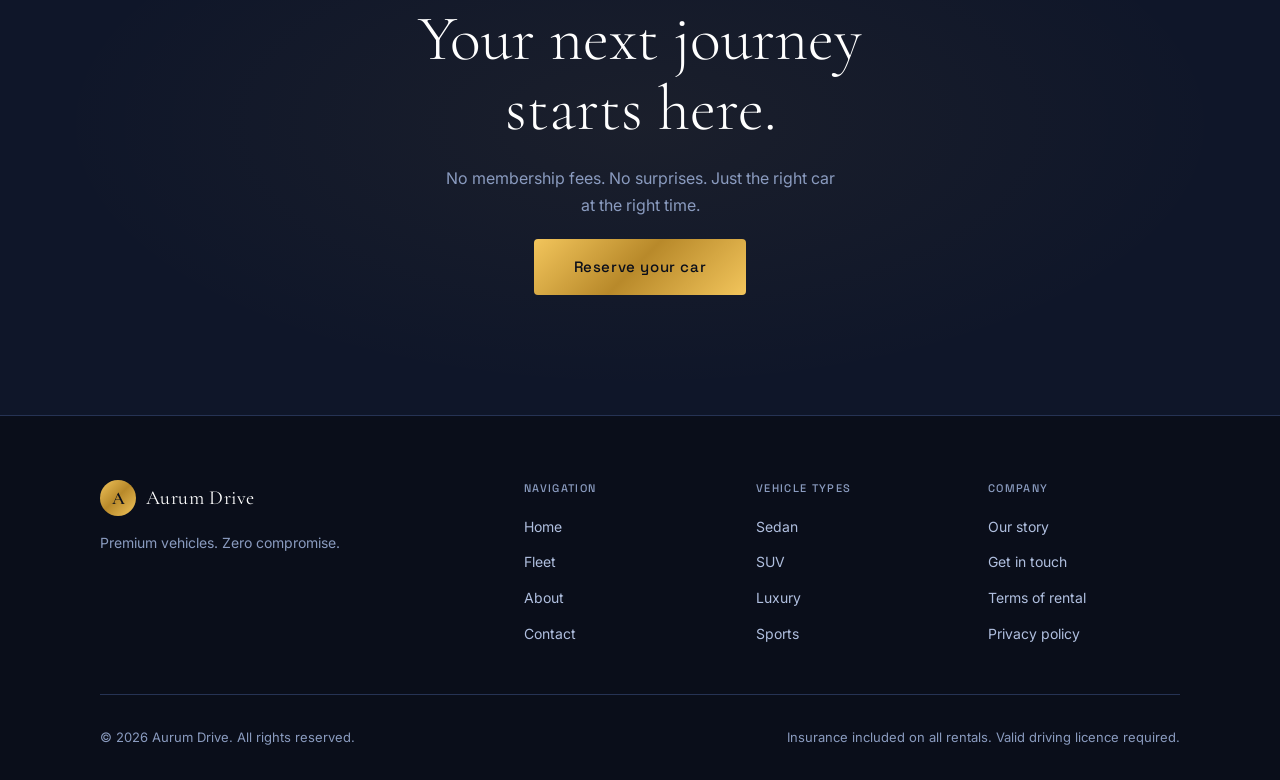
==== commit c28b6198: "fix: update hero and styles" ====
--- a/index.html
+++ b/index.html
@@ -74,10 +74,6 @@
             <span class="stat-label">Satisfaction</span>
           </div>
         </div>
-        <div class="hero-scroll-indicator" aria-hidden="true">
-          <span class="scroll-line"></span>
-          <span class="scroll-text">Scroll</span>
-        </div>
       </section>
 
       <section class="section-featured" id="featured">
--- a/css/style.css
+++ b/css/style.css
@@ -390,37 +390,6 @@
   overflow: hidden;
 }
 
-.hero::before {
-  content: "";
-  position: absolute;
-  top: -20%;
-  right: -10%;
-  width: 60%;
-  height: 80%;
-  background: radial-gradient(
-    ellipse at center,
-    rgba(242, 197, 92, 0.06) 0%,
-    transparent 65%
-  );
-  pointer-events: none;
-}
-
-.hero::after {
-  content: "";
-  position: absolute;
-  bottom: 0;
-  left: 0;
-  right: 0;
-  height: 1px;
-  background: linear-gradient(
-    90deg,
-    transparent 0%,
-    var(--border) 30%,
-    var(--border) 70%,
-    transparent 100%
-  );
-}
-
 .hero-content {
   max-width: 1200px;
   margin: 0 auto;
@@ -564,33 +533,6 @@
   height: 48px;
   background: var(--border);
   flex-shrink: 0;
-}
-
-.hero-scroll-indicator {
-  position: absolute;
-  bottom: 32px;
-  left: 50%;
-  transform: translateX(-50%);
-  display: flex;
-  flex-direction: column;
-  align-items: center;
-  gap: 8px;
-}
-
-.scroll-line {
-  display: block;
-  width: 1px;
-  height: 40px;
-  background: linear-gradient(to bottom, var(--border), transparent);
-}
-
-.scroll-text {
-  font-family: var(--font-data);
-  font-size: 10px;
-  letter-spacing: 0.15em;
-  text-transform: uppercase;
-  color: var(--ghost);
-  writing-mode: vertical-rl;
 }
 
 .section-eyebrow {
